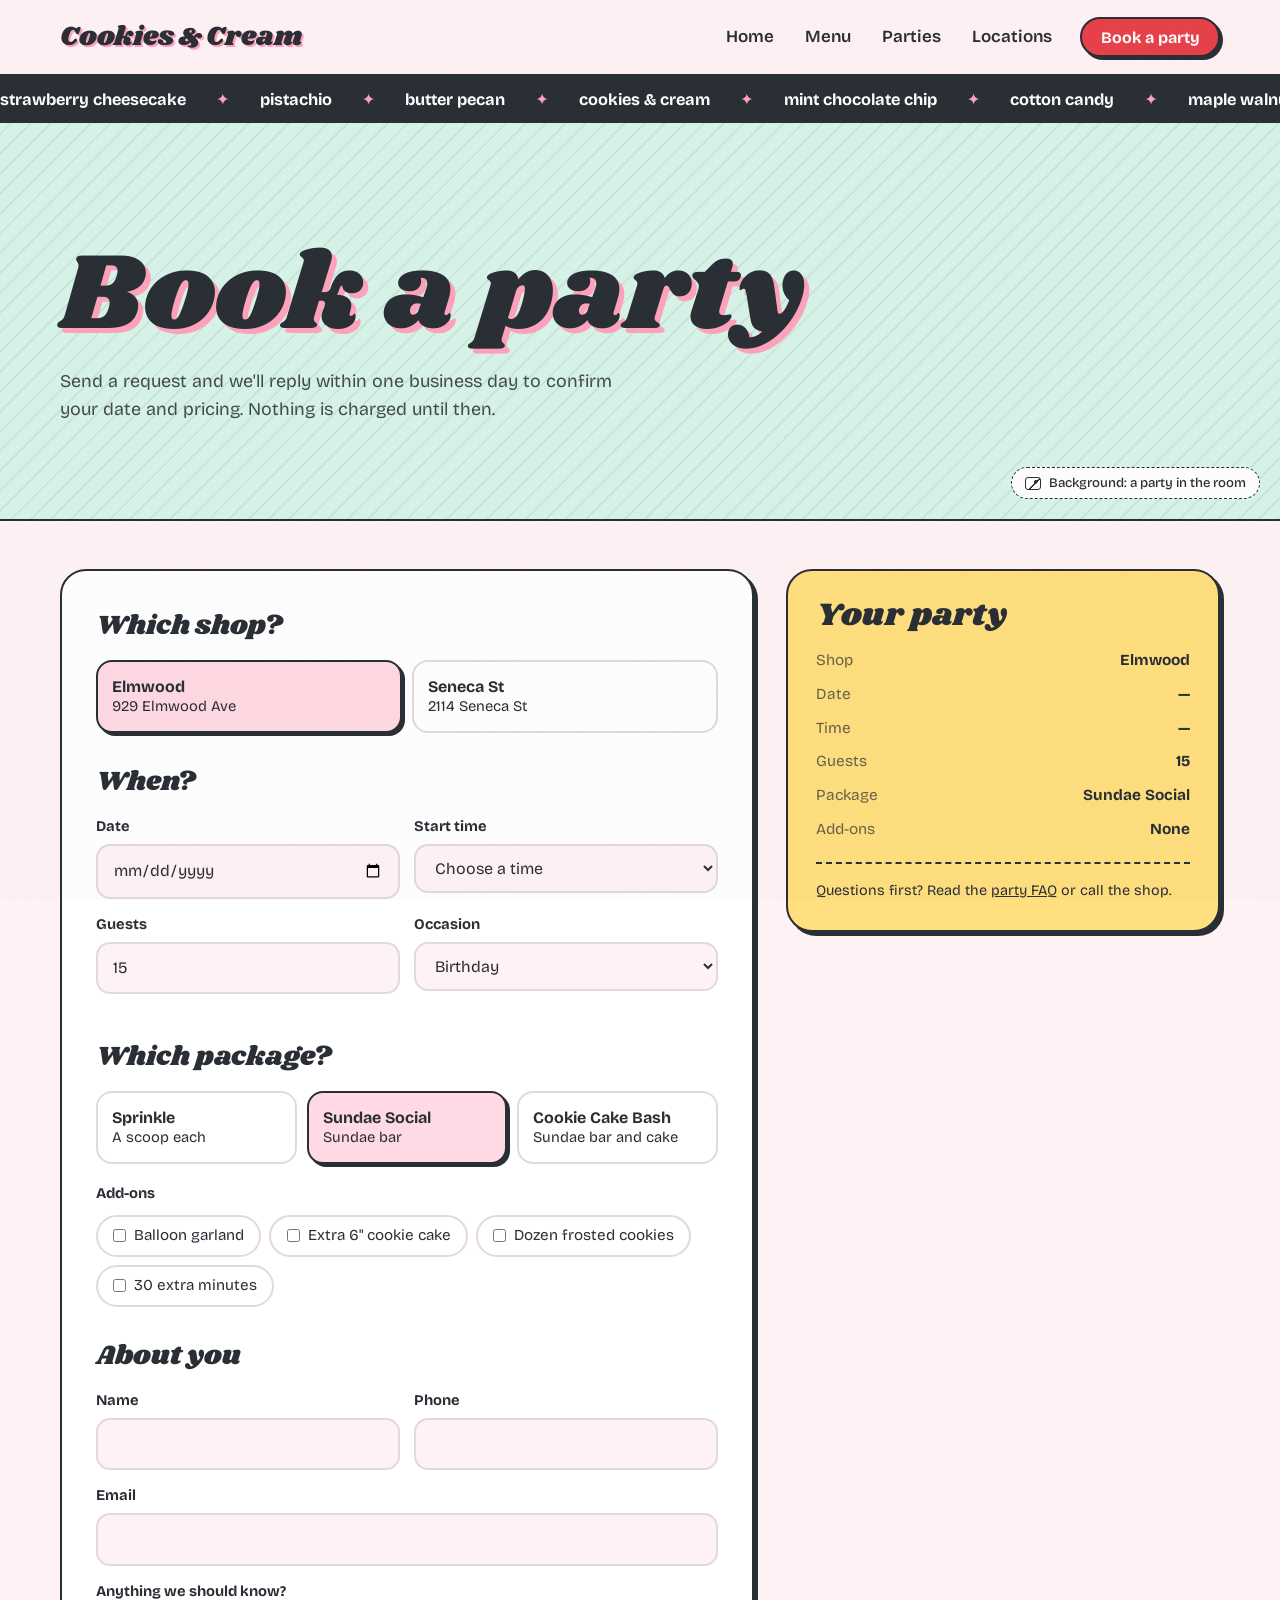
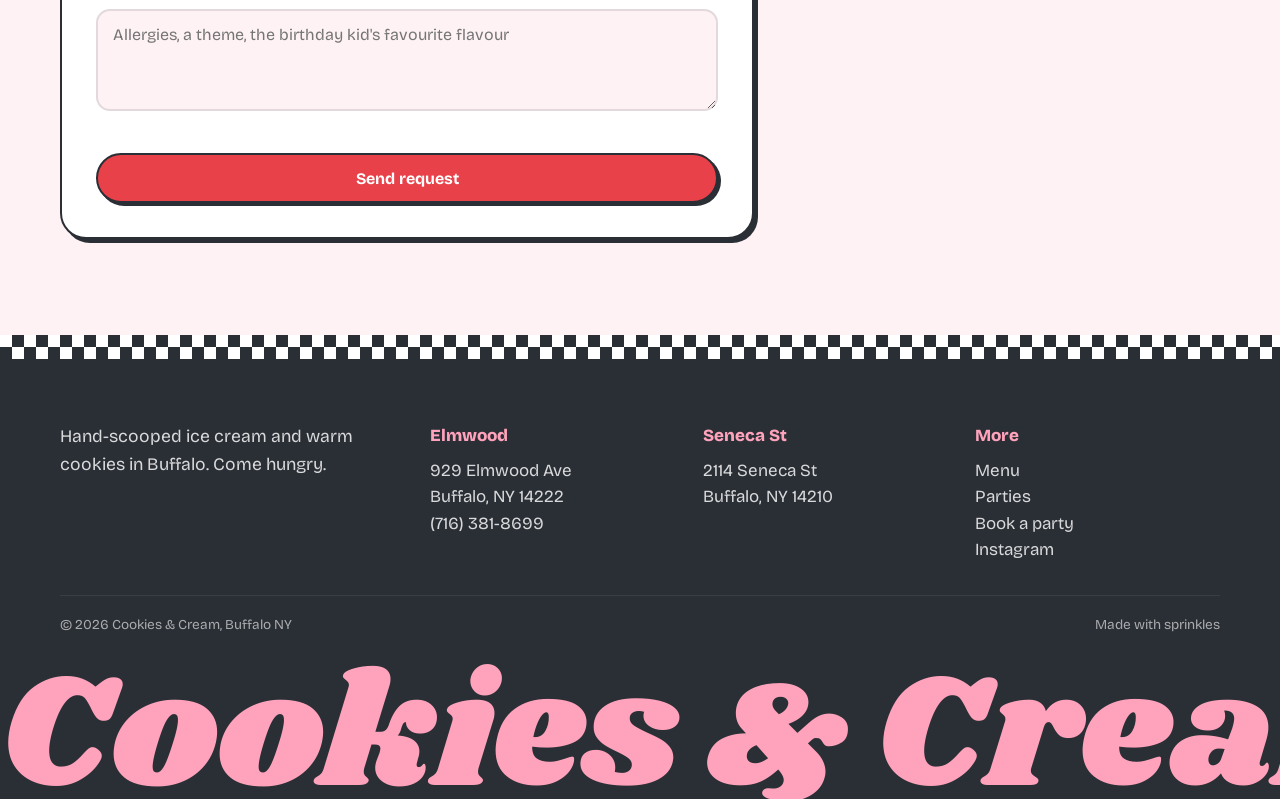
==== book.html @ fb915608 "commit website v1" ====
<!doctype html>
<html lang="en">
<head>
<meta charset="utf-8">
<meta name="viewport" content="width=device-width, initial-scale=1">
<title>Book a party · Cookies & Cream</title>
<meta name="description" content="Request a date for a party at Cookies & Cream on Elmwood or Seneca St.">
<link rel="preconnect" href="https://fonts.googleapis.com">
<link rel="preconnect" href="https://fonts.gstatic.com" crossorigin>
<link href="https://fonts.googleapis.com/css2?family=Shrikhand&family=Bricolage+Grotesque:opsz,wght@12..96,400;12..96,500;12..96,700;12..96,800&family=Gochi+Hand&display=swap" rel="stylesheet">
<link rel="stylesheet" href="styles.css">
</head>
<body>
<header>
  <div class="wrap nav">
    <a href="index.html" class="logo">Cookies &amp; Cream</a>
    <button class="burger" id="burger" aria-expanded="false" aria-controls="navlist" aria-label="Open menu">☰</button>
    <nav aria-label="Main">
      <ul id="navlist">
        <li><a href="index.html">Home</a></li>
        <li><a href="menu.html">Menu</a></li>
        <li><a href="parties.html">Parties</a></li>
        <li><a href="locations.html">Locations</a></li>
        <li><a href="book.html" class="btn cherry">Book a party</a></li>
      </ul>
    </nav>
  </div>
</header>
<div class="ticker" aria-hidden="true"><div id="tickerRow"></div></div>

<main>
  <!-- BACKGROUND IMAGE: a party in the room (landscape). Set data-src. -->
  <div class="phead slot bgimg" data-src="" data-label="Background: a party in the room"><div class="wrap">
    <h1>Book a party</h1>
    <p class="sub">Send a request and we'll reply within one business day to confirm your date and pricing. Nothing is charged until then.</p>
  </div></div>
  <section style="padding-top:48px">
    <div class="wrap book">
      <form id="bookingForm" novalidate>
        <div id="formBody">
          <fieldset><legend>Which shop?</legend><div class="choice two" id="locChoice"></div></fieldset>
          <fieldset><legend>When?</legend>
            <div class="row">
              <div class="field"><label for="date">Date</label><input id="date" type="date" required><span class="errmsg">Pick a date at least 3 days from now.</span></div>
              <div class="field"><label for="time">Start time</label><select id="time" required></select><span class="errmsg">Pick a start time.</span></div>
            </div>
            <div class="row">
              <div class="field"><label for="guests">Guests</label><input id="guests" type="number" min="5" max="30" value="15" required><span class="errmsg">Enter between 5 and 30 guests.</span></div>
              <div class="field"><label for="occasion">Occasion</label>
                <select id="occasion"><option>Birthday</option><option>Baby or bridal shower</option><option>Team or school event</option><option>Work party</option><option>Something else</option></select></div>
            </div>
          </fieldset>
          <fieldset><legend>Which package?</legend>
            <div class="choice">
              <label><input type="radio" name="pkg" value="sprinkle"><b>Sprinkle</b>A scoop each</label>
              <label><input type="radio" name="pkg" value="social" checked><b>Sundae Social</b>Sundae bar</label>
              <label><input type="radio" name="pkg" value="bash"><b>Cookie Cake Bash</b>Sundae bar and cake</label>
            </div>
            <p style="font-weight:700;font-size:.92rem;margin:18px 0 10px">Add-ons</p>
            <div class="adds" id="addsList"></div>
          </fieldset>
          <fieldset><legend>About you</legend>
            <div class="row">
              <div class="field"><label for="name">Name</label><input id="name" required autocomplete="name"><span class="errmsg">Add your name.</span></div>
              <div class="field"><label for="phone">Phone</label><input id="phone" type="tel" required autocomplete="tel"><span class="errmsg">Add a phone number.</span></div>
            </div>
            <div class="field"><label for="email">Email</label><input id="email" type="email" required autocomplete="email"><span class="errmsg">Enter a valid email.</span></div>
            <div class="field"><label for="notes">Anything we should know?</label><textarea id="notes" rows="3" placeholder="Allergies, a theme, the birthday kid's favourite flavour"></textarea></div>
          </fieldset>
          <button class="btn cherry" type="submit" style="width:100%">Send request</button>
        </div>
        <div class="done" id="done" role="status">
          <h2>Request sent!</h2>
          <p class="sub" style="margin:14px auto 24px">Thanks, <span id="doneName"></span>. We'll check the calendar and reply within one business day.</p>
          <button type="button" class="btn" id="again">Request another date</button>
        </div>
      </form>
      <aside class="summary" aria-live="polite">
        <h3>Your party</h3>
        <dl>
          <dt>Shop</dt><dd id="sLoc">—</dd>
          <dt>Date</dt><dd id="sDate">—</dd>
          <dt>Time</dt><dd id="sTime">—</dd>
          <dt>Guests</dt><dd id="sGuests">—</dd>
          <dt>Package</dt><dd id="sPkg">—</dd>
          <dt>Add-ons</dt><dd id="sAdd">None</dd>
        </dl>
        <p>Questions first? Read the <a href="parties.html">party FAQ</a> or call the shop.</p>
      </aside>
    </div>
  </section>

</main>

<footer>
  <div class="checker" aria-hidden="true"></div>
  <div class="wrap foot">
    <div><p style="max-width:32ch;font-size:1.1rem">Hand-scooped ice cream and warm cookies in Buffalo. Come hungry.</p></div>
    <div id="footLocs" style="display:contents"></div>
    <div><h4>More</h4><p><a href="menu.html">Menu</a><br><a href="parties.html">Parties</a><br><a href="book.html">Book a party</a><br><a href="https://www.instagram.com/cookiesandcream716/" target="_blank" rel="noopener">Instagram</a></p></div>
  </div>
  <div class="wrap fine"><span>© <span id="yr"></span> Cookies &amp; Cream, Buffalo NY</span><span>Made with sprinkles</span></div>
  <div class="wordmark" aria-hidden="true">Cookies &amp; Cream</div>
</footer>
<script src="site.js"></script>
</body>
</html>
---- styles.css ----
/* =========================================================
   EDIT ME: colours (from the shop: pink walls, mint chairs,
   checker floor, charcoal door, plus a cherry on top)
   ========================================================= */
:root{
  --bg:#FFF2F5;
  --pink:#FFA3BC;
  --pink-soft:#FFD9E3;
  --mint:#9DE2C8;
  --mint-soft:#D8F4E9;
  --butter:#FFDF7E;
  --cherry:#E8414A;
  --ink:#2A2E35;
  --white:#fff;
  --display:'Shrikhand',Georgia,serif;
  --font:'Bricolage Grotesque',system-ui,sans-serif;
}
*{box-sizing:border-box;margin:0;padding:0}
html{scroll-behavior:smooth}
body{font-family:var(--font);background:var(--bg);color:var(--ink);line-height:1.55;font-size:17px;overflow-x:hidden}
body::after{content:"";position:fixed;inset:0;pointer-events:none;z-index:100;opacity:.07;mix-blend-mode:multiply;
  background:url("data:image/svg+xml,%3Csvg xmlns='http://www.w3.org/2000/svg' width='160' height='160'%3E%3Cfilter id='n'%3E%3CfeTurbulence type='fractalNoise' baseFrequency='.9' numOctaves='2' stitchTiles='stitch'/%3E%3C/filter%3E%3Crect width='100%25' height='100%25' filter='url(%23n)'/%3E%3C/svg%3E")}
a{color:inherit}
:focus-visible{outline:2.5px solid var(--cherry);outline-offset:3px;border-radius:8px}
.wrap{width:min(1160px,100% - 40px);margin-inline:auto}
h1,h2,h3{font-family:var(--display);font-weight:400;line-height:.98;letter-spacing:.005em}
h1{font-size:clamp(3.2rem,8.5vw,7rem)}
h2{font-size:clamp(2.3rem,5vw,3.8rem)}
h3{font-size:1.8rem;line-height:1.05}
.shadow{text-shadow:4px 4px 0 var(--pink)}
.sub{font-size:1.12rem;max-width:46ch;opacity:.85}
section{padding:96px 0}
.head{max-width:640px;margin-bottom:44px}
.head .sub{margin-top:14px}

.btn{display:inline-flex;align-items:center;justify-content:center;font:700 1rem var(--font);text-decoration:none;cursor:pointer;
  padding:.85rem 1.45rem;border:2px solid var(--ink);border-radius:999px;background:var(--white);color:var(--ink);box-shadow:3px 3px 0 var(--ink);transition:transform .12s,box-shadow .12s}
.btn:hover{transform:translate(-1px,-1px);box-shadow:5px 5px 0 var(--ink)}
.btn:active{transform:translate(2px,2px);box-shadow:1px 1px 0 var(--ink)}
.btn.cherry{background:var(--cherry);color:#fff}
.btn.pink{background:var(--pink)}
.btn.ink{background:var(--ink);color:#fff;box-shadow:3px 3px 0 var(--pink)}
.btn.ink:hover{box-shadow:5px 5px 0 var(--pink)}

header{position:sticky;top:0;z-index:50;background:rgba(255,242,245,.9);backdrop-filter:blur(12px);border-bottom:2px solid var(--ink)}
.nav{display:flex;align-items:center;justify-content:space-between;height:74px}
.logo{font-family:var(--display);font-size:1.7rem;text-decoration:none;color:var(--ink);text-shadow:2px 2px 0 var(--pink);white-space:nowrap}
nav ul{display:flex;gap:2px;list-style:none;align-items:center}
nav a{text-decoration:none;font-weight:600;padding:.45rem .9rem;border-radius:999px}
nav a:hover{background:var(--pink-soft)}
nav a.active{background:var(--ink);color:#fff}
nav .btn{margin-left:12px;padding:.55rem 1.15rem}
.burger{display:none;width:46px;height:46px;border:2px solid var(--ink);border-radius:50%;background:var(--white);cursor:pointer;font-size:1.1rem;color:var(--ink)}
@media (max-width:880px){
  .burger{display:block}
  nav ul{position:fixed;inset:74px 0 auto;flex-direction:column;background:var(--bg);padding:14px 20px 24px;border-bottom:2px solid var(--ink);display:none}
  nav ul.open{display:flex}
  nav ul a{display:block;text-align:center;font-size:1.15rem}
  nav .btn{margin:10px 0 0}
}

.ticker{background:var(--ink);color:#fff;overflow:hidden;white-space:nowrap}
.ticker div{display:inline-flex;gap:30px;padding:11px 0;animation:tick 45s linear infinite;font-weight:700;font-size:1.02rem}
.ticker span{display:inline-flex;align-items:center;gap:30px}
.ticker span::after{content:"✦";color:var(--pink)}
@keyframes tick{to{transform:translateX(-50%)}}

.scallop{height:22px;background:var(--c,var(--pink));
  -webkit-mask:radial-gradient(11px at 50% 100%,#0000 98%,#000) 50% 100%/22px 100% repeat-x;
          mask:radial-gradient(11px at 50% 100%,#0000 98%,#000) 50% 100%/22px 100% repeat-x}
.scallop.up{transform:scaleY(-1)}
.checker{height:24px;background:conic-gradient(var(--ink) 25%,#fff 0 50%,var(--ink) 0 75%,#fff 0) 0 0/24px 24px}


/* photo slots as taped polaroids — set data-src="images/photo.jpg" to fill */
.polaroid{background:#fff;padding:12px 12px 48px;border-radius:6px;box-shadow:0 18px 34px -18px rgba(42,46,53,.55);position:relative;transform:rotate(var(--r,0deg))}
.polaroid .cap{position:absolute;left:0;right:0;bottom:12px;text-align:center;font-family:'Gochi Hand',cursive;font-size:1.3rem}
.polaroid::before{content:"";position:absolute;top:-14px;left:50%;width:96px;height:28px;margin-left:-48px;background:rgba(255,223,126,.8);transform:rotate(-4deg);z-index:2}
.slot{position:relative;overflow:hidden;background:repeating-linear-gradient(-45deg,rgba(42,46,53,.07) 0 2px,transparent 2px 14px),var(--mint-soft)}
.slot[data-loaded]{background-size:cover!important;background-position:center!important}
.slot .tag{position:absolute;left:50%;top:50%;transform:translate(-50%,-50%);font-size:.82rem;font-weight:500;background:#fff;border:1.5px dashed var(--ink);
  border-radius:999px;padding:.3rem .8rem;white-space:nowrap;display:flex;gap:8px;align-items:center}
.slot .tag::before{content:"";width:14px;height:11px;border:1.5px solid var(--ink);border-radius:3px;
  background:radial-gradient(circle at 70% 35%,var(--ink) 1.5px,transparent 2px),linear-gradient(135deg,transparent 55%,var(--ink) 55% 62%,transparent 62%)}
.slot[data-loaded] .tag{display:none}

.badge{position:absolute;width:140px;height:140px;z-index:4}
.badge svg{width:100%;height:100%;animation:rot 20s linear infinite}
.badge .core{position:absolute;inset:30px;border-radius:50%;background:var(--cherry);display:grid;place-items:center;color:#fff;font-family:var(--display);font-size:1.5rem}
@keyframes rot{to{transform:rotate(360deg)}}

/* HOME HERO */
.hero{padding:72px 0 96px;overflow:hidden}
.hero-grid{display:grid;grid-template-columns:1.15fr .85fr;gap:40px;align-items:center}
.hero h1{text-shadow:5px 5px 0 var(--pink)}
.hero .sub{margin:24px 0 30px}
.ctas{display:flex;gap:14px;flex-wrap:wrap}
.status{display:flex;gap:8px;flex-wrap:wrap;margin-top:28px}
.pill{display:inline-flex;align-items:center;gap:8px;background:#fff;border:2px solid var(--ink);border-radius:999px;padding:.3rem .85rem;font-size:.92rem;font-weight:500;text-decoration:none}
.pill i{width:9px;height:9px;border-radius:50%;background:#B4B8BE}
.pill i.on{background:#22B573;box-shadow:0 0 0 3px #22b57333}
.collage{position:relative;height:520px}
.collage .polaroid{position:absolute;width:62%}
.collage .p1{left:2%;top:4%;--r:-6deg}
.collage .p2{right:0;top:32%;--r:5deg}
.collage .p1 .slot{aspect-ratio:4/5}.collage .p2 .slot{aspect-ratio:1}
.collage .badge{left:-4%;bottom:-10px}
.collage .p1 .slot .tag{top:22%;left:44%}
.collage .note{position:absolute;right:4%;top:2%;background:var(--butter);border:2px solid var(--ink);border-radius:14px;padding:.5rem .9rem;font-family:'Gochi Hand',cursive;font-size:1.3rem;transform:rotate(6deg);z-index:3}
@media (max-width:900px){.hero-grid{grid-template-columns:1fr}.collage{height:440px;max-width:460px;margin:20px auto 0;width:100%}}

.favs{display:grid;grid-template-columns:repeat(4,1fr);gap:20px}
.fav{border:2px solid var(--ink);border-radius:26px;padding:26px 24px;display:flex;flex-direction:column;gap:10px;text-decoration:none;min-height:300px;
  background:var(--c);box-shadow:4px 4px 0 var(--ink);transition:transform .2s}
.fav:hover{transform:rotate(-1.5deg) translateY(-4px)}
.fav h3{font-size:2.1rem}
.fav p{opacity:.85}
.fav .more{margin-top:auto;font-weight:700;text-decoration:underline;text-underline-offset:4px;text-decoration-thickness:2px}
.fav .scoop{width:56px;height:52px;border-radius:50% 50% 46% 46%/58% 58% 42% 42%;background:var(--s);border:2px solid var(--ink);margin-bottom:6px}
@media (max-width:980px){.favs{grid-template-columns:1fr 1fr}}
@media (max-width:540px){.favs{grid-template-columns:1fr}.fav{min-height:0}}

.party{background:var(--mint)}
.party-grid{display:grid;grid-template-columns:1fr 1fr;gap:56px;align-items:center}
.party h2{font-size:clamp(2.8rem,7vw,5.4rem);text-shadow:4px 4px 0 #fff}
.party .sub{margin:20px 0 26px}
.chips{list-style:none;display:flex;flex-wrap:wrap;gap:8px;margin-bottom:28px}
.chips li,.facts span{background:#fff;border:2px solid var(--ink);border-radius:999px;padding:.35rem .9rem;font-weight:500}
.party-grid .polaroid{max-width:440px;justify-self:center;width:100%}
.party-grid .polaroid .slot{aspect-ratio:4/3}
@media (max-width:900px){.party-grid{grid-template-columns:1fr}}

.tickets{display:grid;grid-template-columns:1fr 1fr;gap:24px}
.ticket{background:#fff;border:2px solid var(--ink);border-radius:22px;display:grid;grid-template-columns:1fr auto;overflow:hidden;box-shadow:4px 4px 0 var(--ink)}
.ticket .main{padding:26px}
.ticket h3{font-size:2.2rem;margin-bottom:10px}
.ticket .stub{border-left:2px dashed var(--ink);padding:26px 22px;display:flex;flex-direction:column;justify-content:center;align-items:flex-start;gap:12px;background:var(--c)}
@media (max-width:860px){.tickets{grid-template-columns:1fr}}
@media (max-width:480px){.ticket{grid-template-columns:1fr}.ticket .stub{border-left:0;border-top:2px dashed var(--ink)}}

.ig{background:var(--pink);border-block:2px solid var(--ink);padding:48px 0}
.ig .wrap{display:flex;justify-content:space-between;align-items:center;gap:24px;flex-wrap:wrap}
.ig h2{font-size:clamp(1.9rem,4.5vw,3.2rem);text-shadow:3px 3px 0 #fff}

.phead{padding:72px 0 56px}
.phead h1{text-shadow:5px 5px 0 var(--pink)}
.phead .sub{margin-top:18px}

/* MENU */
.tabs{display:inline-flex;gap:4px;padding:5px;border:2px solid var(--ink);border-radius:999px;background:#fff;margin-bottom:36px;flex-wrap:wrap}
.tabs button{font:600 1rem var(--font);border:0;border-radius:999px;padding:.55rem 1.2rem;background:none;cursor:pointer;color:var(--ink)}
.tabs button[aria-selected=true]{background:var(--ink);color:#fff}
.pane{display:none}.pane.on{display:block}
.boards{display:grid;grid-template-columns:1fr 1fr;gap:26px}
.board{background:#2A2E2C;color:#F2EFE6;border:10px solid #6E4430;border-radius:20px;padding:30px;font-family:'Gochi Hand',cursive;box-shadow:inset 0 0 50px rgba(0,0,0,.45),4px 4px 0 var(--ink)}
.board h3{font-family:'Gochi Hand',cursive;font-size:2rem;color:var(--pink);border-bottom:1.5px dashed #ffffff45;padding-bottom:8px;margin-bottom:10px}
.board h3:not(:first-child){margin-top:24px}
.board ul,.board ol{font-size:1.38rem;line-height:1.7;padding-left:1.4rem}
.board .note{font-family:var(--font);font-size:.88rem;opacity:.65;margin-top:14px}
@media (max-width:820px){.boards{grid-template-columns:1fr}}
.case{display:grid;grid-template-columns:repeat(4,1fr);gap:14px}
.tub{background:#fff;border:2px solid var(--ink);border-radius:18px;overflow:hidden}
.tub i{display:block;height:64px;border-bottom:2px solid var(--ink)}
.tub span{display:block;padding:.65rem .85rem;font-weight:700;line-height:1.25}
@media (max-width:820px){.case{grid-template-columns:repeat(2,1fr)}}
.list{margin-top:40px;border-top:2px solid var(--ink)}
.list div{display:grid;grid-template-columns:1fr 1.5fr;gap:20px;padding:18px 0;border-bottom:1.5px solid #2a2e3530}
.list h4{font-size:1.15rem;font-weight:800}
.list p{opacity:.8}
@media (max-width:640px){.list div{grid-template-columns:1fr;gap:2px}}

/* PARTIES */
.phero{background:var(--mint);padding:72px 0 88px}
.phero h1{text-shadow:5px 5px 0 #fff}
.phero .sub{margin-top:20px}
.facts{display:flex;gap:8px;flex-wrap:wrap;margin:22px 0 28px}
.pkgs{display:grid;grid-template-columns:repeat(3,1fr);gap:24px}
.pkg{border:2px solid var(--ink);border-radius:26px;background:#fff;box-shadow:4px 4px 0 var(--ink);display:flex;flex-direction:column;overflow:hidden}
.pkg .top{background:var(--c);padding:26px 26px 20px;border-bottom:2px solid var(--ink);position:relative}
.pkg .top h3{font-size:2.2rem}
.pkg .top p{margin-top:6px;opacity:.85}
.pkg .pop{position:absolute;top:-2px;right:20px;background:var(--cherry);color:#fff;font-weight:700;font-size:.8rem;border:2px solid var(--ink);border-top:0;border-radius:0 0 10px 10px;padding:.3rem .7rem}
.pkg ul{list-style:none;padding:22px 26px 6px;display:grid;gap:10px;flex:1;align-content:start}
.pkg li{display:flex;gap:10px;align-items:baseline}
.pkg li::before{content:"";width:10px;height:10px;border-radius:50%;background:var(--c);border:2px solid var(--ink);flex:none;transform:translateY(1px)}
.pkg .btn{margin:16px 26px 26px}
@media (max-width:900px){.pkgs{grid-template-columns:1fr;max-width:520px}}
.steps{display:grid;grid-template-columns:repeat(3,1fr);gap:24px}
.steps div{background:#fff;border:2px solid var(--ink);border-radius:22px;padding:24px}
.steps .n{font-family:var(--display);font-size:2.6rem;color:var(--cherry);line-height:1}
.steps b{display:block;font-size:1.2rem;margin:8px 0 4px}
.steps p{opacity:.8}
@media (max-width:760px){.steps{grid-template-columns:1fr}}
.faq{max-width:800px}
.faq details{border-bottom:1.5px solid #2a2e3530;padding:18px 0}
.faq details:first-of-type{border-top:2px solid var(--ink)}
.faq summary{font-weight:700;font-size:1.1rem;cursor:pointer;list-style:none;display:flex;justify-content:space-between;gap:12px}
.faq summary::after{content:"+";font-family:var(--display);font-size:1.5rem;line-height:1;transition:transform .2s;color:var(--cherry)}
.faq details[open] summary::after{transform:rotate(45deg)}
.faq p{margin-top:8px;opacity:.8;max-width:64ch}

/* BOOK */
.book{display:grid;grid-template-columns:1.6fr 1fr;gap:32px;align-items:start}
@media (max-width:900px){.book{grid-template-columns:1fr}}
form{background:#fff;border:2px solid var(--ink);border-radius:26px;padding:34px;box-shadow:4px 4px 0 var(--ink)}
fieldset{border:0;margin-bottom:28px}
legend{font-family:var(--display);font-size:1.7rem;margin-bottom:12px}
.row{display:grid;grid-template-columns:1fr 1fr;gap:14px}
@media (max-width:600px){.row{grid-template-columns:1fr}form{padding:24px}}
.field{display:flex;flex-direction:column;gap:6px;margin-bottom:14px}
.field label{font-weight:700;font-size:.92rem}
input,select,textarea{font:inherit;font-size:1rem;padding:.75rem .95rem;border:2px solid #E3D9DC;border-radius:14px;background:var(--bg);width:100%;color:var(--ink)}
input:focus,select:focus,textarea:focus{outline:none;border-color:var(--ink);background:#fff}
.err{border-color:var(--cherry)!important;background:#FFF0EF}
.errmsg{color:#B3261E;font-size:.85rem;display:none}
.err + .errmsg{display:block}
.choice{display:grid;grid-template-columns:repeat(3,1fr);gap:10px}
.choice.two{grid-template-columns:1fr 1fr}
.choice label{border:2px solid #E3D9DC;border-radius:16px;padding:14px;cursor:pointer;font-size:.92rem;line-height:1.35}
.choice b{display:block;font-size:1rem}
.choice input{position:absolute;opacity:0}
.choice label:has(input:checked){border-color:var(--ink);background:var(--pink-soft);box-shadow:3px 3px 0 var(--ink)}
.choice label:has(input:focus-visible){outline:2.5px solid var(--cherry);outline-offset:2px}
@media (max-width:600px){.choice,.choice.two{grid-template-columns:1fr}}
.adds{display:flex;flex-wrap:wrap;gap:8px}
.adds label{display:flex;align-items:center;gap:8px;border:2px solid #E3D9DC;border-radius:999px;padding:.45rem .95rem;cursor:pointer;font-size:.95rem}
.adds input{width:auto;accent-color:var(--ink)}
.adds label:has(input:checked){border-color:var(--ink);background:var(--mint-soft)}
aside.summary{position:sticky;top:96px;background:var(--butter);border:2px solid var(--ink);border-radius:26px;padding:28px;box-shadow:4px 4px 0 var(--ink)}
.summary h3{font-size:2rem;margin-bottom:16px}
.summary dl{display:grid;grid-template-columns:auto 1fr;gap:10px 14px;font-size:.96rem}
.summary dt{opacity:.7}
.summary dd{text-align:right;font-weight:700}
.summary p{font-size:.9rem;margin-top:20px;padding-top:16px;border-top:2px dashed var(--ink)}
.done{display:none;text-align:center;padding:40px 10px}
.done.show{display:block}
.done h2{text-shadow:4px 4px 0 var(--pink)}

/* LOCATIONS */
.locs{display:grid;grid-template-columns:1fr 1fr;gap:28px}
@media (max-width:900px){.locs{grid-template-columns:1fr}}
.loc{background:#fff;border:2px solid var(--ink);border-radius:26px;overflow:hidden;display:flex;flex-direction:column;box-shadow:4px 4px 0 var(--ink)}
.loc .top{background:var(--c);padding:24px 26px;border-bottom:2px solid var(--ink)}
.loc .top h2{font-size:clamp(2.2rem,5vw,3rem)}
.loc .slot{height:220px;border-bottom:2px solid var(--ink)}
.loc-body{padding:24px 26px;display:grid;gap:16px}
.hours{width:100%;border-collapse:collapse;font-size:.96rem}
.hours td{padding:.4rem 0;border-bottom:1px solid #2a2e351f}
.hours td:last-child{text-align:right}
.hours tr.today td{font-weight:800}
.loc iframe{width:100%;height:220px;border:0;border-top:2px solid var(--ink);margin-top:auto;filter:saturate(.8)}

/* footer with giant wordmark */
footer{background:var(--ink);color:#fff;overflow:hidden}
.foot{display:grid;grid-template-columns:1.4fr 1fr 1fr 1fr;gap:28px;padding:64px 0 32px}
footer h4{font-weight:800;margin-bottom:8px;color:var(--pink)}
footer p{opacity:.82}
footer a{text-decoration:none}footer a:hover{text-decoration:underline}
.wordmark{font-family:var(--display);font-size:clamp(3rem,12.6vw,12rem);line-height:1;color:var(--pink);white-space:nowrap;text-align:center;margin-bottom:-.12em}
.fine{display:flex;justify-content:space-between;flex-wrap:wrap;gap:10px;font-size:.85rem;opacity:.6;padding:18px 0 22px;border-top:1px solid #ffffff22}
@media (max-width:820px){.foot{grid-template-columns:1fr 1fr}.foot>div:first-child{grid-column:1/-1}}

@media (prefers-reduced-motion:reduce){*{transition:none!important;animation:none!important}}

/* ===== full-width background photo headers =====
   Set data-src on .bgimg to use a photo; a pink tint keeps text readable. */
.bgimg{padding:120px 0 96px;border-bottom:2px solid var(--ink)}
.bgimg > .wrap{position:relative;z-index:1}
.bgimg[data-loaded]::before{content:"";position:absolute;inset:0;background:linear-gradient(90deg,rgba(255,242,245,.92) 0%,rgba(255,242,245,.75) 55%,rgba(255,242,245,.35) 100%);z-index:0}
.bgimg .tag{left:auto;right:20px;top:auto;bottom:20px;transform:none}
@media (max-width:640px){.bgimg{padding:80px 0 72px}.bgimg .tag{right:12px;bottom:12px}}
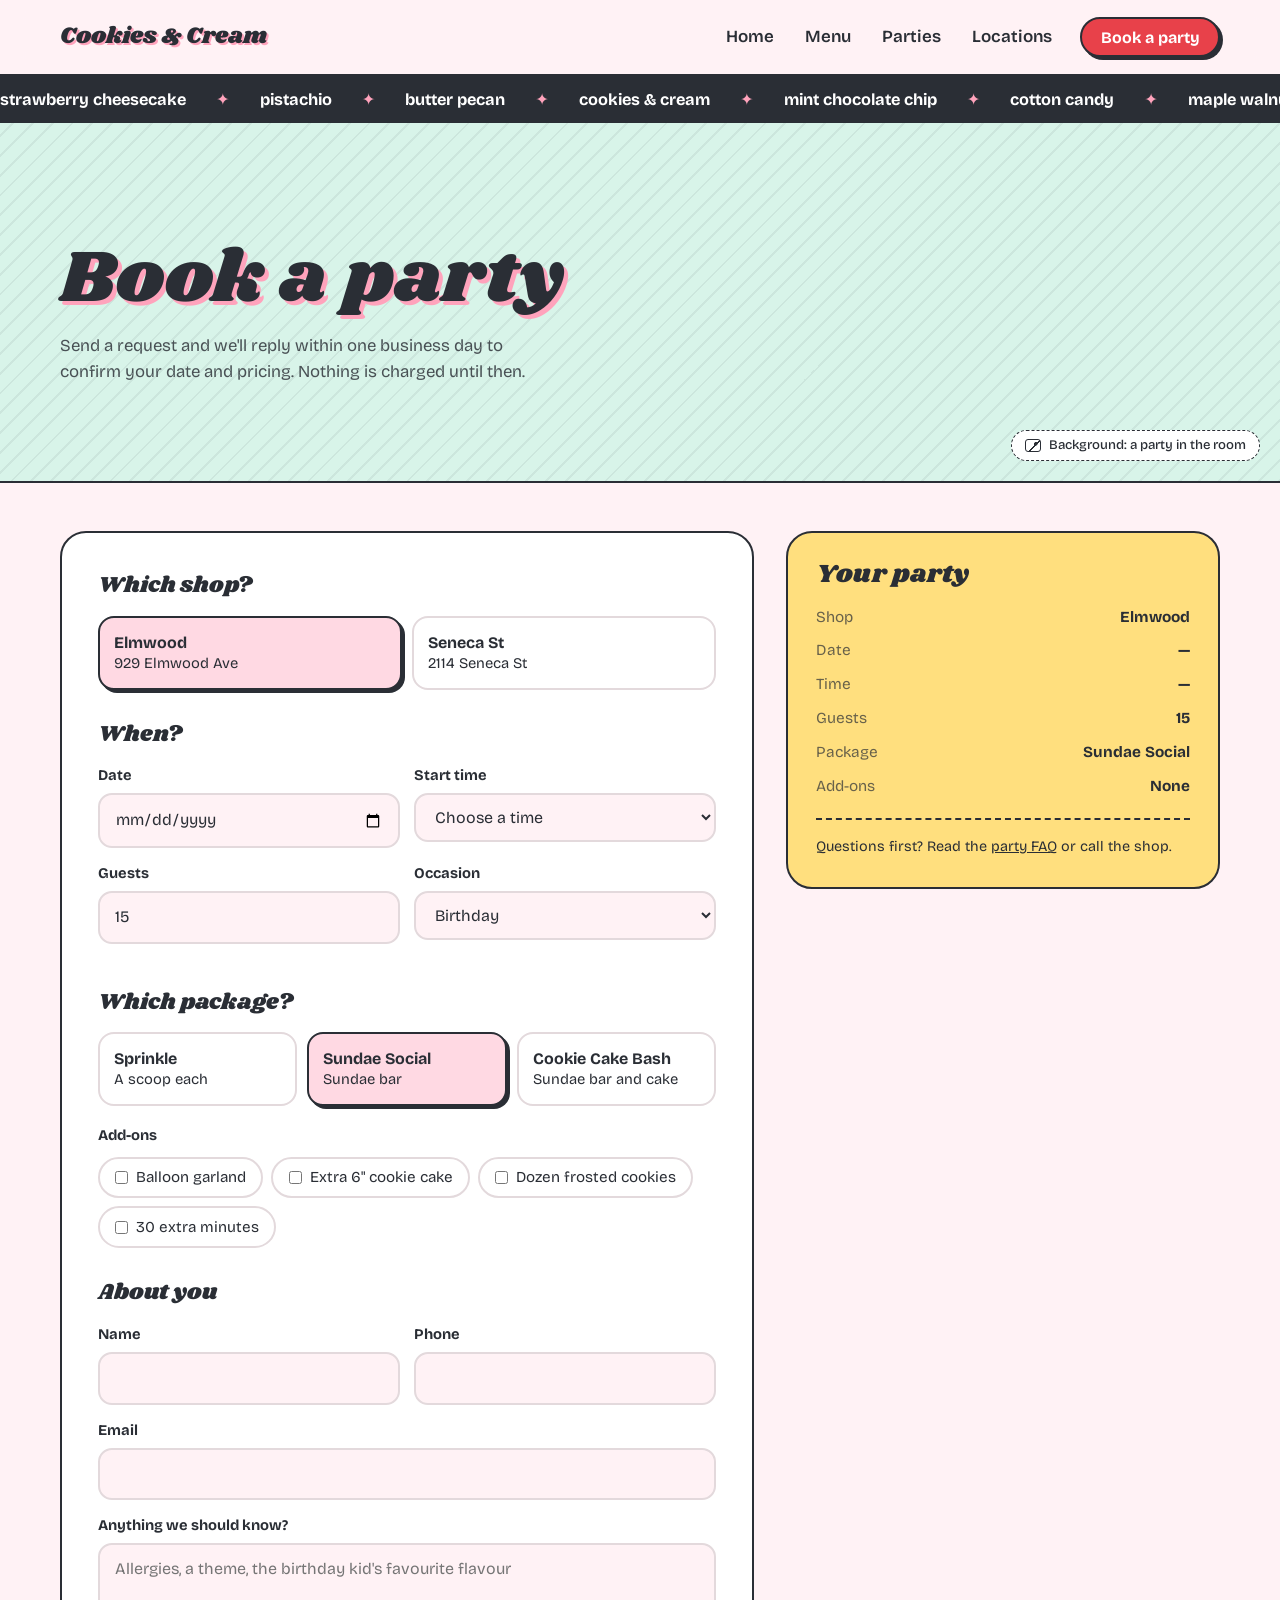
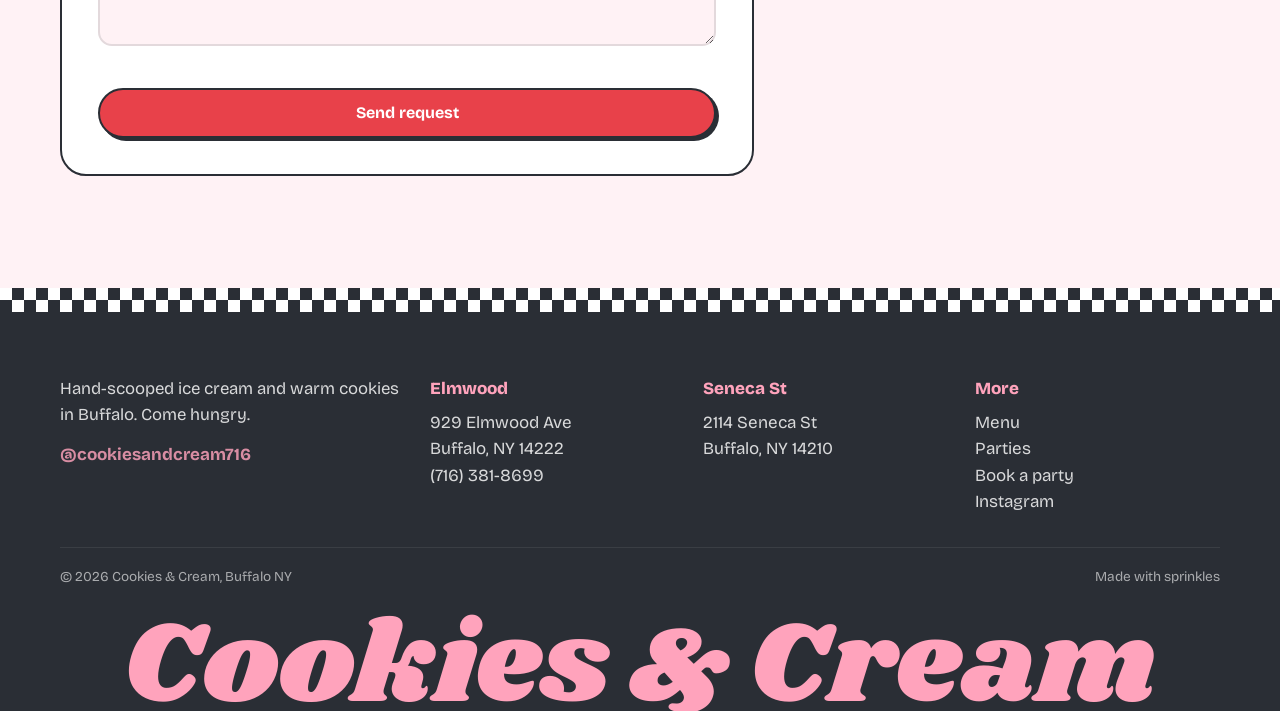
==== commit 08f6230d: "update design" ====
--- a/book.html
+++ b/book.html
@@ -95,7 +95,7 @@
 <footer>
   <div class="checker" aria-hidden="true"></div>
   <div class="wrap foot">
-    <div><p style="max-width:32ch;font-size:1.1rem">Hand-scooped ice cream and warm cookies in Buffalo. Come hungry.</p></div>
+    <div><p style="max-width:32ch;font-size:1.05rem">Hand-scooped ice cream and warm cookies in Buffalo. Come hungry.</p><p style="margin-top:14px"><a href="https://www.instagram.com/cookiesandcream716/" target="_blank" rel="noopener" style="color:var(--pink);font-weight:700">@cookiesandcream716</a></p></div>
     <div id="footLocs" style="display:contents"></div>
     <div><h4>More</h4><p><a href="menu.html">Menu</a><br><a href="parties.html">Parties</a><br><a href="book.html">Book a party</a><br><a href="https://www.instagram.com/cookiesandcream716/" target="_blank" rel="noopener">Instagram</a></p></div>
   </div>
--- a/styles.css
+++ b/styles.css
@@ -18,19 +18,17 @@
 *{box-sizing:border-box;margin:0;padding:0}
 html{scroll-behavior:smooth}
 body{font-family:var(--font);background:var(--bg);color:var(--ink);line-height:1.55;font-size:17px;overflow-x:hidden}
-body::after{content:"";position:fixed;inset:0;pointer-events:none;z-index:100;opacity:.07;mix-blend-mode:multiply;
-  background:url("data:image/svg+xml,%3Csvg xmlns='http://www.w3.org/2000/svg' width='160' height='160'%3E%3Cfilter id='n'%3E%3CfeTurbulence type='fractalNoise' baseFrequency='.9' numOctaves='2' stitchTiles='stitch'/%3E%3C/filter%3E%3Crect width='100%25' height='100%25' filter='url(%23n)'/%3E%3C/svg%3E")}
 a{color:inherit}
 :focus-visible{outline:2.5px solid var(--cherry);outline-offset:3px;border-radius:8px}
 .wrap{width:min(1160px,100% - 40px);margin-inline:auto}
 h1,h2,h3{font-family:var(--display);font-weight:400;line-height:.98;letter-spacing:.005em}
-h1{font-size:clamp(3.2rem,8.5vw,7rem)}
-h2{font-size:clamp(2.3rem,5vw,3.8rem)}
-h3{font-size:1.8rem;line-height:1.05}
-.shadow{text-shadow:4px 4px 0 var(--pink)}
-.sub{font-size:1.12rem;max-width:46ch;opacity:.85}
-section{padding:96px 0}
-.head{max-width:640px;margin-bottom:44px}
+h1{font-size:clamp(2.5rem,6vw,4.6rem)}
+h2{font-size:clamp(1.9rem,3.8vw,2.8rem)}
+h3{font-size:1.45rem;line-height:1.1}
+.shadow{text-shadow:3px 3px 0 var(--pink)}
+.sub{font-size:1.05rem;max-width:46ch;opacity:.82}
+section{padding:112px 0}
+.head{max-width:640px;margin-bottom:48px}
 .head .sub{margin-top:14px}
 
 .btn{display:inline-flex;align-items:center;justify-content:center;font:700 1rem var(--font);text-decoration:none;cursor:pointer;
@@ -44,7 +42,7 @@
 
 header{position:sticky;top:0;z-index:50;background:rgba(255,242,245,.9);backdrop-filter:blur(12px);border-bottom:2px solid var(--ink)}
 .nav{display:flex;align-items:center;justify-content:space-between;height:74px}
-.logo{font-family:var(--display);font-size:1.7rem;text-decoration:none;color:var(--ink);text-shadow:2px 2px 0 var(--pink);white-space:nowrap}
+.logo{font-family:var(--display);font-size:1.45rem;text-decoration:none;color:var(--ink);text-shadow:2px 2px 0 var(--pink);white-space:nowrap}
 nav ul{display:flex;gap:2px;list-style:none;align-items:center}
 nav a{text-decoration:none;font-weight:600;padding:.45rem .9rem;border-radius:999px}
 nav a:hover{background:var(--pink-soft)}
@@ -90,60 +88,57 @@
 @keyframes rot{to{transform:rotate(360deg)}}
 
 /* HOME HERO */
-.hero{padding:72px 0 96px;overflow:hidden}
-.hero-grid{display:grid;grid-template-columns:1.15fr .85fr;gap:40px;align-items:center}
-.hero h1{text-shadow:5px 5px 0 var(--pink)}
-.hero .sub{margin:24px 0 30px}
+.hero{padding:88px 0 112px;overflow:hidden}
+.hero-grid{display:grid;grid-template-columns:1.1fr .9fr;gap:72px;align-items:center}
+.hero h1{text-shadow:4px 4px 0 var(--pink)}
+.hero .sub{margin:22px 0 32px}
 .ctas{display:flex;gap:14px;flex-wrap:wrap}
 .status{display:flex;gap:8px;flex-wrap:wrap;margin-top:28px}
 .pill{display:inline-flex;align-items:center;gap:8px;background:#fff;border:2px solid var(--ink);border-radius:999px;padding:.3rem .85rem;font-size:.92rem;font-weight:500;text-decoration:none}
 .pill i{width:9px;height:9px;border-radius:50%;background:#B4B8BE}
 .pill i.on{background:#22B573;box-shadow:0 0 0 3px #22b57333}
-.collage{position:relative;height:520px}
-.collage .polaroid{position:absolute;width:62%}
-.collage .p1{left:2%;top:4%;--r:-6deg}
-.collage .p2{right:0;top:32%;--r:5deg}
-.collage .p1 .slot{aspect-ratio:4/5}.collage .p2 .slot{aspect-ratio:1}
-.collage .badge{left:-4%;bottom:-10px}
-.collage .p1 .slot .tag{top:22%;left:44%}
-.collage .note{position:absolute;right:4%;top:2%;background:var(--butter);border:2px solid var(--ink);border-radius:14px;padding:.5rem .9rem;font-family:'Gochi Hand',cursive;font-size:1.3rem;transform:rotate(6deg);z-index:3}
-@media (max-width:900px){.hero-grid{grid-template-columns:1fr}.collage{height:440px;max-width:460px;margin:20px auto 0;width:100%}}
-
-.favs{display:grid;grid-template-columns:repeat(4,1fr);gap:20px}
-.fav{border:2px solid var(--ink);border-radius:26px;padding:26px 24px;display:flex;flex-direction:column;gap:10px;text-decoration:none;min-height:300px;
-  background:var(--c);box-shadow:4px 4px 0 var(--ink);transition:transform .2s}
-.fav:hover{transform:rotate(-1.5deg) translateY(-4px)}
-.fav h3{font-size:2.1rem}
+.collage{position:relative;max-width:380px;justify-self:center;width:100%}
+.collage .polaroid{--r:-4deg}
+.collage .polaroid .slot{aspect-ratio:4/5}
+.collage .badge{width:110px;height:110px;right:-34px;top:-30px}
+.collage .badge .core{inset:24px;font-size:1.2rem}
+@media (max-width:900px){.hero-grid{grid-template-columns:1fr;gap:56px}.collage{max-width:300px}.collage .badge{right:-14px}}
+
+.favs{display:grid;grid-template-columns:repeat(3,1fr);gap:28px}
+.fav{border:2px solid var(--ink);border-radius:26px;padding:26px 24px;display:flex;flex-direction:column;gap:10px;text-decoration:none;min-height:280px;
+  background:var(--c);transition:transform .2s,box-shadow .2s}
+.fav:hover{transform:rotate(-1deg) translateY(-3px);box-shadow:4px 4px 0 var(--ink)}
+.fav h3{font-size:1.7rem}
 .fav p{opacity:.85}
 .fav .more{margin-top:auto;font-weight:700;text-decoration:underline;text-underline-offset:4px;text-decoration-thickness:2px}
 .fav .scoop{width:56px;height:52px;border-radius:50% 50% 46% 46%/58% 58% 42% 42%;background:var(--s);border:2px solid var(--ink);margin-bottom:6px}
-@media (max-width:980px){.favs{grid-template-columns:1fr 1fr}}
+@media (max-width:900px){.favs{grid-template-columns:1fr}.fav{min-height:0}}
 @media (max-width:540px){.favs{grid-template-columns:1fr}.fav{min-height:0}}
 
 .party{background:var(--mint)}
-.party-grid{display:grid;grid-template-columns:1fr 1fr;gap:56px;align-items:center}
-.party h2{font-size:clamp(2.8rem,7vw,5.4rem);text-shadow:4px 4px 0 #fff}
+.party-grid{display:grid;grid-template-columns:1fr 1fr;gap:72px;align-items:center}
+.party h2{font-size:clamp(2.2rem,4.6vw,3.4rem);text-shadow:3px 3px 0 #fff}
 .party .sub{margin:20px 0 26px}
 .chips{list-style:none;display:flex;flex-wrap:wrap;gap:8px;margin-bottom:28px}
 .chips li,.facts span{background:#fff;border:2px solid var(--ink);border-radius:999px;padding:.35rem .9rem;font-weight:500}
-.party-grid .polaroid{max-width:440px;justify-self:center;width:100%}
+.party-grid .polaroid{max-width:400px;justify-self:center;width:100%}
 .party-grid .polaroid .slot{aspect-ratio:4/3}
 @media (max-width:900px){.party-grid{grid-template-columns:1fr}}
 
 .tickets{display:grid;grid-template-columns:1fr 1fr;gap:24px}
-.ticket{background:#fff;border:2px solid var(--ink);border-radius:22px;display:grid;grid-template-columns:1fr auto;overflow:hidden;box-shadow:4px 4px 0 var(--ink)}
+.ticket{background:#fff;border:2px solid var(--ink);border-radius:22px;display:grid;grid-template-columns:1fr auto;overflow:hidden}
 .ticket .main{padding:26px}
-.ticket h3{font-size:2.2rem;margin-bottom:10px}
+.ticket h3{font-size:1.7rem;margin-bottom:10px}
 .ticket .stub{border-left:2px dashed var(--ink);padding:26px 22px;display:flex;flex-direction:column;justify-content:center;align-items:flex-start;gap:12px;background:var(--c)}
 @media (max-width:860px){.tickets{grid-template-columns:1fr}}
 @media (max-width:480px){.ticket{grid-template-columns:1fr}.ticket .stub{border-left:0;border-top:2px dashed var(--ink)}}
 
-.ig{background:var(--pink);border-block:2px solid var(--ink);padding:48px 0}
+.ig-unused{background:var(--pink);border-block:2px solid var(--ink);padding:48px 0}
 .ig .wrap{display:flex;justify-content:space-between;align-items:center;gap:24px;flex-wrap:wrap}
 .ig h2{font-size:clamp(1.9rem,4.5vw,3.2rem);text-shadow:3px 3px 0 #fff}
 
-.phead{padding:72px 0 56px}
-.phead h1{text-shadow:5px 5px 0 var(--pink)}
+.phead{padding:88px 0 64px}
+.phead h1{text-shadow:4px 4px 0 var(--pink)}
 .phead .sub{margin-top:18px}
 
 /* MENU */
@@ -152,10 +147,10 @@
 .tabs button[aria-selected=true]{background:var(--ink);color:#fff}
 .pane{display:none}.pane.on{display:block}
 .boards{display:grid;grid-template-columns:1fr 1fr;gap:26px}
-.board{background:#2A2E2C;color:#F2EFE6;border:10px solid #6E4430;border-radius:20px;padding:30px;font-family:'Gochi Hand',cursive;box-shadow:inset 0 0 50px rgba(0,0,0,.45),4px 4px 0 var(--ink)}
-.board h3{font-family:'Gochi Hand',cursive;font-size:2rem;color:var(--pink);border-bottom:1.5px dashed #ffffff45;padding-bottom:8px;margin-bottom:10px}
+.board{background:#2A2E2C;color:#F2EFE6;border:10px solid #6E4430;border-radius:20px;padding:30px;font-family:'Gochi Hand',cursive;box-shadow:inset 0 0 50px rgba(0,0,0,.45)}
+.board h3{font-family:'Gochi Hand',cursive;font-size:1.75rem;color:var(--pink);border-bottom:1.5px dashed #ffffff45;padding-bottom:8px;margin-bottom:10px}
 .board h3:not(:first-child){margin-top:24px}
-.board ul,.board ol{font-size:1.38rem;line-height:1.7;padding-left:1.4rem}
+.board ul,.board ol{font-size:1.28rem;line-height:1.7;padding-left:1.4rem}
 .board .note{font-family:var(--font);font-size:.88rem;opacity:.65;margin-top:14px}
 @media (max-width:820px){.boards{grid-template-columns:1fr}}
 .case{display:grid;grid-template-columns:repeat(4,1fr);gap:14px}
@@ -170,14 +165,14 @@
 @media (max-width:640px){.list div{grid-template-columns:1fr;gap:2px}}
 
 /* PARTIES */
-.phero{background:var(--mint);padding:72px 0 88px}
-.phero h1{text-shadow:5px 5px 0 #fff}
+.phero{background:var(--mint);padding:88px 0 104px}
+.phero h1{text-shadow:4px 4px 0 #fff}
 .phero .sub{margin-top:20px}
 .facts{display:flex;gap:8px;flex-wrap:wrap;margin:22px 0 28px}
 .pkgs{display:grid;grid-template-columns:repeat(3,1fr);gap:24px}
-.pkg{border:2px solid var(--ink);border-radius:26px;background:#fff;box-shadow:4px 4px 0 var(--ink);display:flex;flex-direction:column;overflow:hidden}
+.pkg{border:2px solid var(--ink);border-radius:26px;background:#fff;display:flex;flex-direction:column;overflow:hidden}
 .pkg .top{background:var(--c);padding:26px 26px 20px;border-bottom:2px solid var(--ink);position:relative}
-.pkg .top h3{font-size:2.2rem}
+.pkg .top h3{font-size:1.7rem}
 .pkg .top p{margin-top:6px;opacity:.85}
 .pkg .pop{position:absolute;top:-2px;right:20px;background:var(--cherry);color:#fff;font-weight:700;font-size:.8rem;border:2px solid var(--ink);border-top:0;border-radius:0 0 10px 10px;padding:.3rem .7rem}
 .pkg ul{list-style:none;padding:22px 26px 6px;display:grid;gap:10px;flex:1;align-content:start}
@@ -187,7 +182,7 @@
 @media (max-width:900px){.pkgs{grid-template-columns:1fr;max-width:520px}}
 .steps{display:grid;grid-template-columns:repeat(3,1fr);gap:24px}
 .steps div{background:#fff;border:2px solid var(--ink);border-radius:22px;padding:24px}
-.steps .n{font-family:var(--display);font-size:2.6rem;color:var(--cherry);line-height:1}
+.steps .n{font-family:var(--display);font-size:2rem;color:var(--cherry);line-height:1}
 .steps b{display:block;font-size:1.2rem;margin:8px 0 4px}
 .steps p{opacity:.8}
 @media (max-width:760px){.steps{grid-template-columns:1fr}}
@@ -202,9 +197,9 @@
 /* BOOK */
 .book{display:grid;grid-template-columns:1.6fr 1fr;gap:32px;align-items:start}
 @media (max-width:900px){.book{grid-template-columns:1fr}}
-form{background:#fff;border:2px solid var(--ink);border-radius:26px;padding:34px;box-shadow:4px 4px 0 var(--ink)}
+form{background:#fff;border:2px solid var(--ink);border-radius:26px;padding:36px}
 fieldset{border:0;margin-bottom:28px}
-legend{font-family:var(--display);font-size:1.7rem;margin-bottom:12px}
+legend{font-family:var(--display);font-size:1.4rem;margin-bottom:12px}
 .row{display:grid;grid-template-columns:1fr 1fr;gap:14px}
 @media (max-width:600px){.row{grid-template-columns:1fr}form{padding:24px}}
 .field{display:flex;flex-direction:column;gap:6px;margin-bottom:14px}
@@ -226,8 +221,8 @@
 .adds label{display:flex;align-items:center;gap:8px;border:2px solid #E3D9DC;border-radius:999px;padding:.45rem .95rem;cursor:pointer;font-size:.95rem}
 .adds input{width:auto;accent-color:var(--ink)}
 .adds label:has(input:checked){border-color:var(--ink);background:var(--mint-soft)}
-aside.summary{position:sticky;top:96px;background:var(--butter);border:2px solid var(--ink);border-radius:26px;padding:28px;box-shadow:4px 4px 0 var(--ink)}
-.summary h3{font-size:2rem;margin-bottom:16px}
+aside.summary{position:sticky;top:96px;background:var(--butter);border:2px solid var(--ink);border-radius:26px;padding:28px}
+.summary h3{font-size:1.6rem;margin-bottom:16px}
 .summary dl{display:grid;grid-template-columns:auto 1fr;gap:10px 14px;font-size:.96rem}
 .summary dt{opacity:.7}
 .summary dd{text-align:right;font-weight:700}
@@ -239,9 +234,9 @@
 /* LOCATIONS */
 .locs{display:grid;grid-template-columns:1fr 1fr;gap:28px}
 @media (max-width:900px){.locs{grid-template-columns:1fr}}
-.loc{background:#fff;border:2px solid var(--ink);border-radius:26px;overflow:hidden;display:flex;flex-direction:column;box-shadow:4px 4px 0 var(--ink)}
+.loc{background:#fff;border:2px solid var(--ink);border-radius:26px;overflow:hidden;display:flex;flex-direction:column}
 .loc .top{background:var(--c);padding:24px 26px;border-bottom:2px solid var(--ink)}
-.loc .top h2{font-size:clamp(2.2rem,5vw,3rem)}
+.loc .top h2{font-size:clamp(1.8rem,4vw,2.3rem)}
 .loc .slot{height:220px;border-bottom:2px solid var(--ink)}
 .loc-body{padding:24px 26px;display:grid;gap:16px}
 .hours{width:100%;border-collapse:collapse;font-size:.96rem}
@@ -256,7 +251,7 @@
 footer h4{font-weight:800;margin-bottom:8px;color:var(--pink)}
 footer p{opacity:.82}
 footer a{text-decoration:none}footer a:hover{text-decoration:underline}
-.wordmark{font-family:var(--display);font-size:clamp(3rem,12.6vw,12rem);line-height:1;color:var(--pink);white-space:nowrap;text-align:center;margin-bottom:-.12em}
+.wordmark{font-family:var(--display);font-size:clamp(2.4rem,9vw,8rem);line-height:1;color:var(--pink);white-space:nowrap;text-align:center;margin-bottom:-.12em}
 .fine{display:flex;justify-content:space-between;flex-wrap:wrap;gap:10px;font-size:.85rem;opacity:.6;padding:18px 0 22px;border-top:1px solid #ffffff22}
 @media (max-width:820px){.foot{grid-template-columns:1fr 1fr}.foot>div:first-child{grid-column:1/-1}}
 
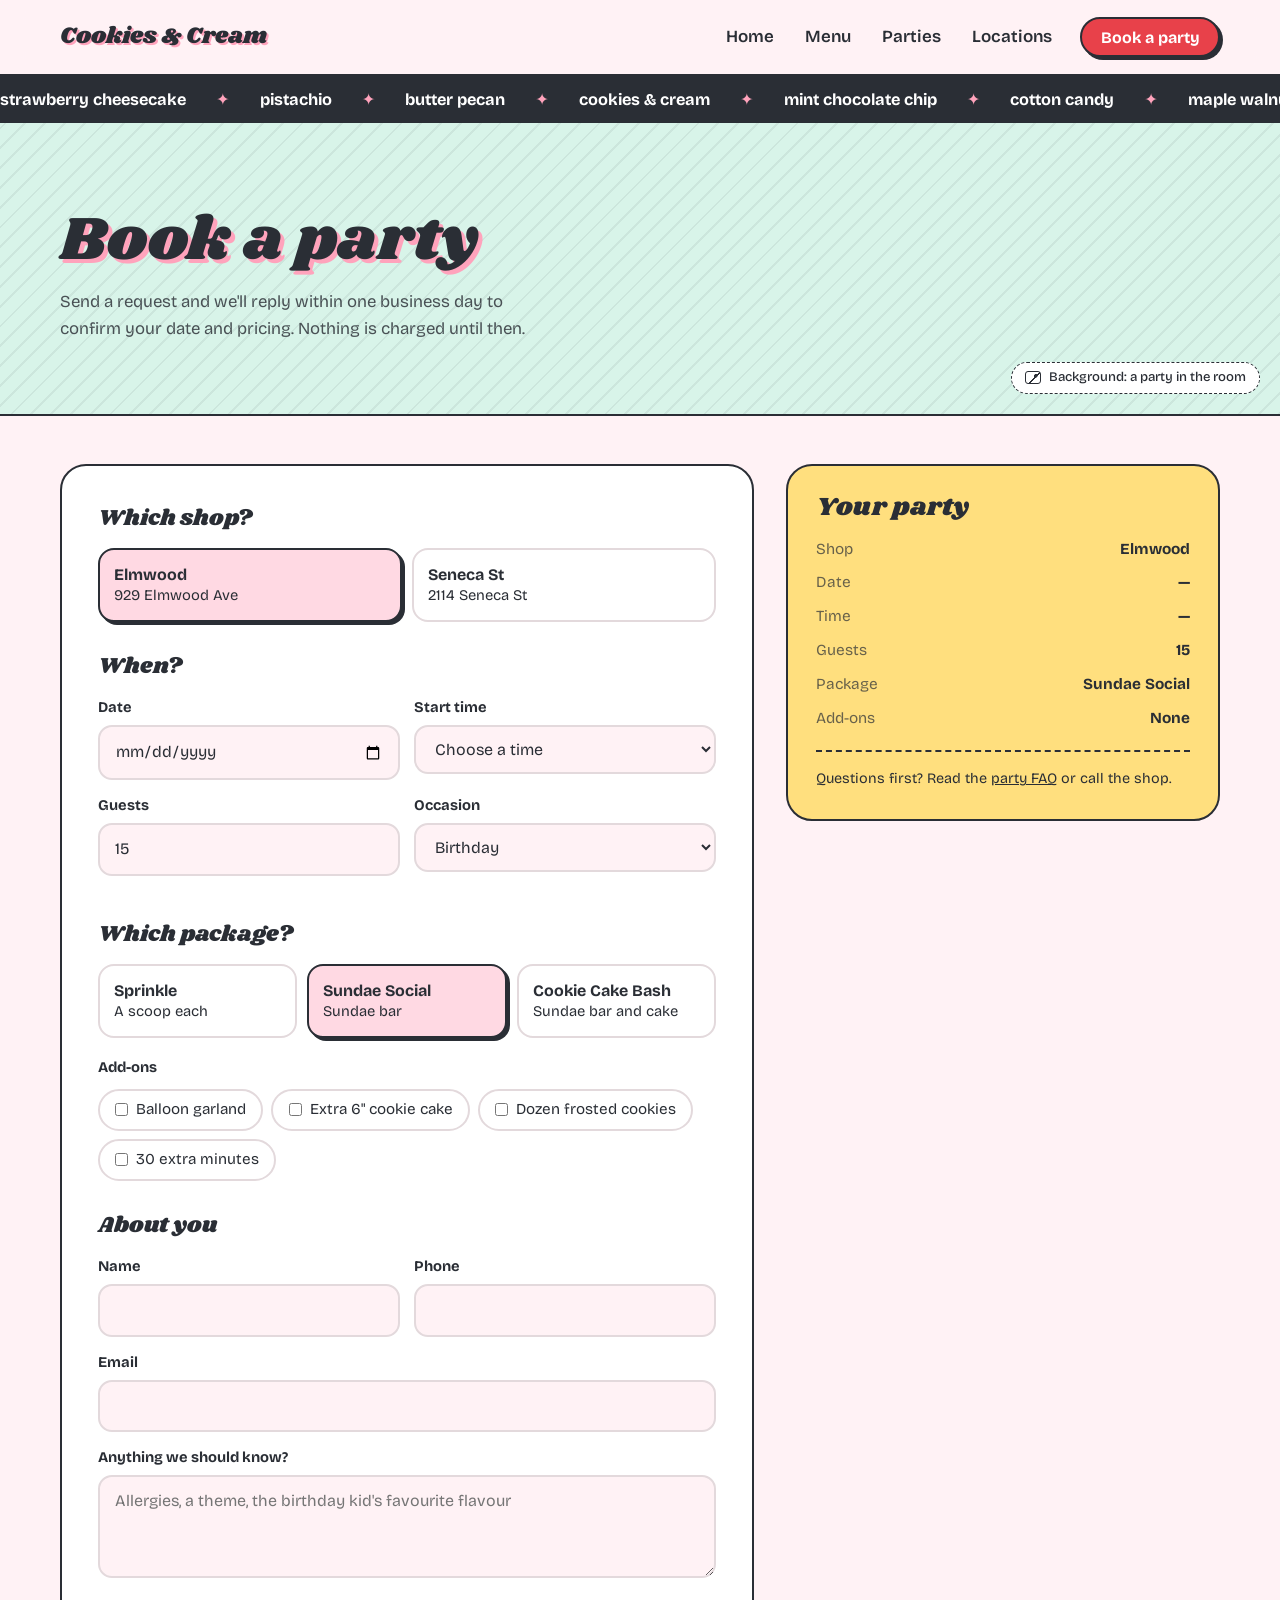
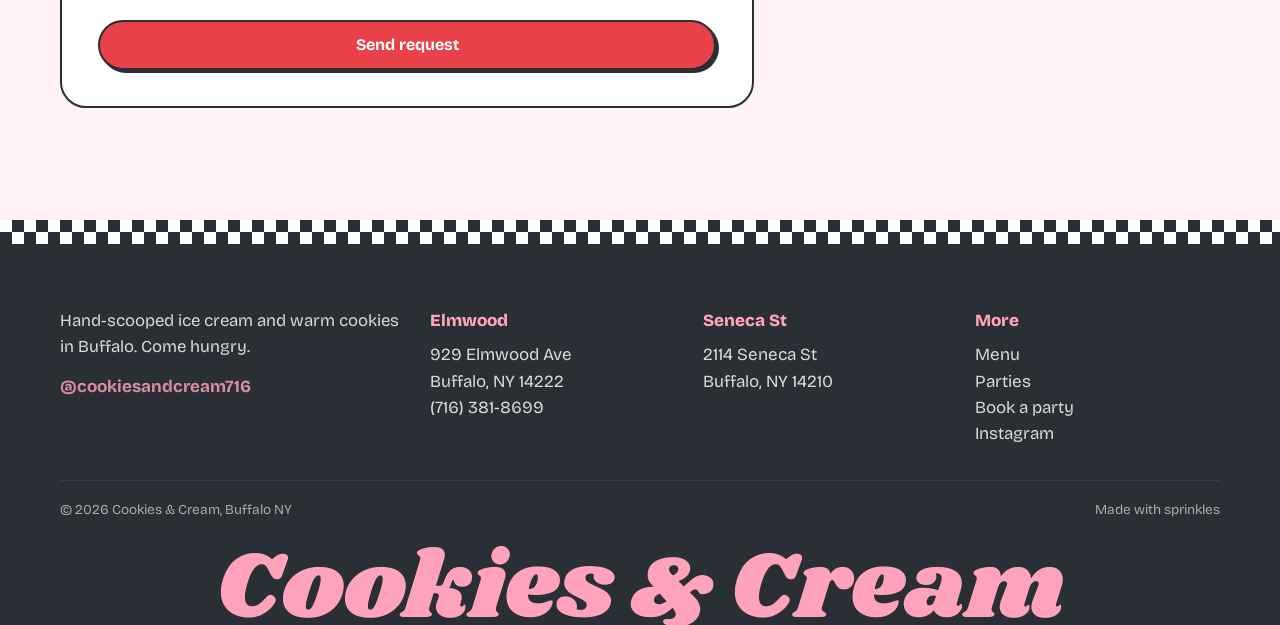
==== commit 40f14762: "update style" ====
--- a/book.html
+++ b/book.html
@@ -8,7 +8,7 @@
 <link rel="preconnect" href="https://fonts.googleapis.com">
 <link rel="preconnect" href="https://fonts.gstatic.com" crossorigin>
 <link href="https://fonts.googleapis.com/css2?family=Shrikhand&family=Bricolage+Grotesque:opsz,wght@12..96,400;12..96,500;12..96,700;12..96,800&family=Gochi+Hand&display=swap" rel="stylesheet">
-<link rel="stylesheet" href="styles.css">
+<link rel="stylesheet" href="styles.css?v=3">
 </head>
 <body>
 <header>
@@ -102,6 +102,6 @@
   <div class="wrap fine"><span>© <span id="yr"></span> Cookies &amp; Cream, Buffalo NY</span><span>Made with sprinkles</span></div>
   <div class="wordmark" aria-hidden="true">Cookies &amp; Cream</div>
 </footer>
-<script src="site.js"></script>
+<script src="site.js?v=3"></script>
 </body>
 </html>
--- a/styles.css
+++ b/styles.css
@@ -22,7 +22,7 @@
 :focus-visible{outline:2.5px solid var(--cherry);outline-offset:3px;border-radius:8px}
 .wrap{width:min(1160px,100% - 40px);margin-inline:auto}
 h1,h2,h3{font-family:var(--display);font-weight:400;line-height:.98;letter-spacing:.005em}
-h1{font-size:clamp(2.5rem,6vw,4.6rem)}
+h1{font-size:clamp(2.3rem,4.8vw,4rem)}
 h2{font-size:clamp(1.9rem,3.8vw,2.8rem)}
 h3{font-size:1.45rem;line-height:1.1}
 .shadow{text-shadow:3px 3px 0 var(--pink)}
@@ -88,21 +88,22 @@
 @keyframes rot{to{transform:rotate(360deg)}}
 
 /* HOME HERO */
-.hero{padding:88px 0 112px;overflow:hidden}
+.hero{min-height:calc(100svh - 120px);display:flex;align-items:center;padding:40px 0 56px;overflow:hidden}
+.hero > .wrap{width:min(1160px,100% - 40px)}
 .hero-grid{display:grid;grid-template-columns:1.1fr .9fr;gap:72px;align-items:center}
 .hero h1{text-shadow:4px 4px 0 var(--pink)}
-.hero .sub{margin:22px 0 32px}
+.hero .sub{margin:18px 0 26px}
 .ctas{display:flex;gap:14px;flex-wrap:wrap}
-.status{display:flex;gap:8px;flex-wrap:wrap;margin-top:28px}
+.status{display:flex;gap:8px;flex-wrap:wrap;margin-top:22px}
 .pill{display:inline-flex;align-items:center;gap:8px;background:#fff;border:2px solid var(--ink);border-radius:999px;padding:.3rem .85rem;font-size:.92rem;font-weight:500;text-decoration:none}
 .pill i{width:9px;height:9px;border-radius:50%;background:#B4B8BE}
 .pill i.on{background:#22B573;box-shadow:0 0 0 3px #22b57333}
-.collage{position:relative;max-width:380px;justify-self:center;width:100%}
+.collage{position:relative;width:min(360px,calc((100svh - 300px) * .78));min-width:220px;justify-self:center}
 .collage .polaroid{--r:-4deg}
 .collage .polaroid .slot{aspect-ratio:4/5}
 .collage .badge{width:110px;height:110px;right:-34px;top:-30px}
 .collage .badge .core{inset:24px;font-size:1.2rem}
-@media (max-width:900px){.hero-grid{grid-template-columns:1fr;gap:56px}.collage{max-width:300px}.collage .badge{right:-14px}}
+@media (max-width:900px){.hero{min-height:0;padding:48px 0 72px}.hero-grid{grid-template-columns:1fr;gap:56px}.collage{width:min(300px,80vw)}.collage .badge{right:-14px}}
 
 .favs{display:grid;grid-template-columns:repeat(3,1fr);gap:28px}
 .fav{border:2px solid var(--ink);border-radius:26px;padding:26px 24px;display:flex;flex-direction:column;gap:10px;text-decoration:none;min-height:280px;
@@ -251,7 +252,7 @@
 footer h4{font-weight:800;margin-bottom:8px;color:var(--pink)}
 footer p{opacity:.82}
 footer a{text-decoration:none}footer a:hover{text-decoration:underline}
-.wordmark{font-family:var(--display);font-size:clamp(2.4rem,9vw,8rem);line-height:1;color:var(--pink);white-space:nowrap;text-align:center;margin-bottom:-.12em}
+.wordmark{font-family:var(--display);font-size:min(7.4vw,7.4rem);line-height:1;color:var(--pink);white-space:nowrap;text-align:center;margin-bottom:-.12em}
 .fine{display:flex;justify-content:space-between;flex-wrap:wrap;gap:10px;font-size:.85rem;opacity:.6;padding:18px 0 22px;border-top:1px solid #ffffff22}
 @media (max-width:820px){.foot{grid-template-columns:1fr 1fr}.foot>div:first-child{grid-column:1/-1}}
 
@@ -259,7 +260,7 @@
 
 /* ===== full-width background photo headers =====
    Set data-src on .bgimg to use a photo; a pink tint keeps text readable. */
-.bgimg{padding:120px 0 96px;border-bottom:2px solid var(--ink)}
+.bgimg{padding:88px 0 72px;border-bottom:2px solid var(--ink)}
 .bgimg > .wrap{position:relative;z-index:1}
 .bgimg[data-loaded]::before{content:"";position:absolute;inset:0;background:linear-gradient(90deg,rgba(255,242,245,.92) 0%,rgba(255,242,245,.75) 55%,rgba(255,242,245,.35) 100%);z-index:0}
 .bgimg .tag{left:auto;right:20px;top:auto;bottom:20px;transform:none}
